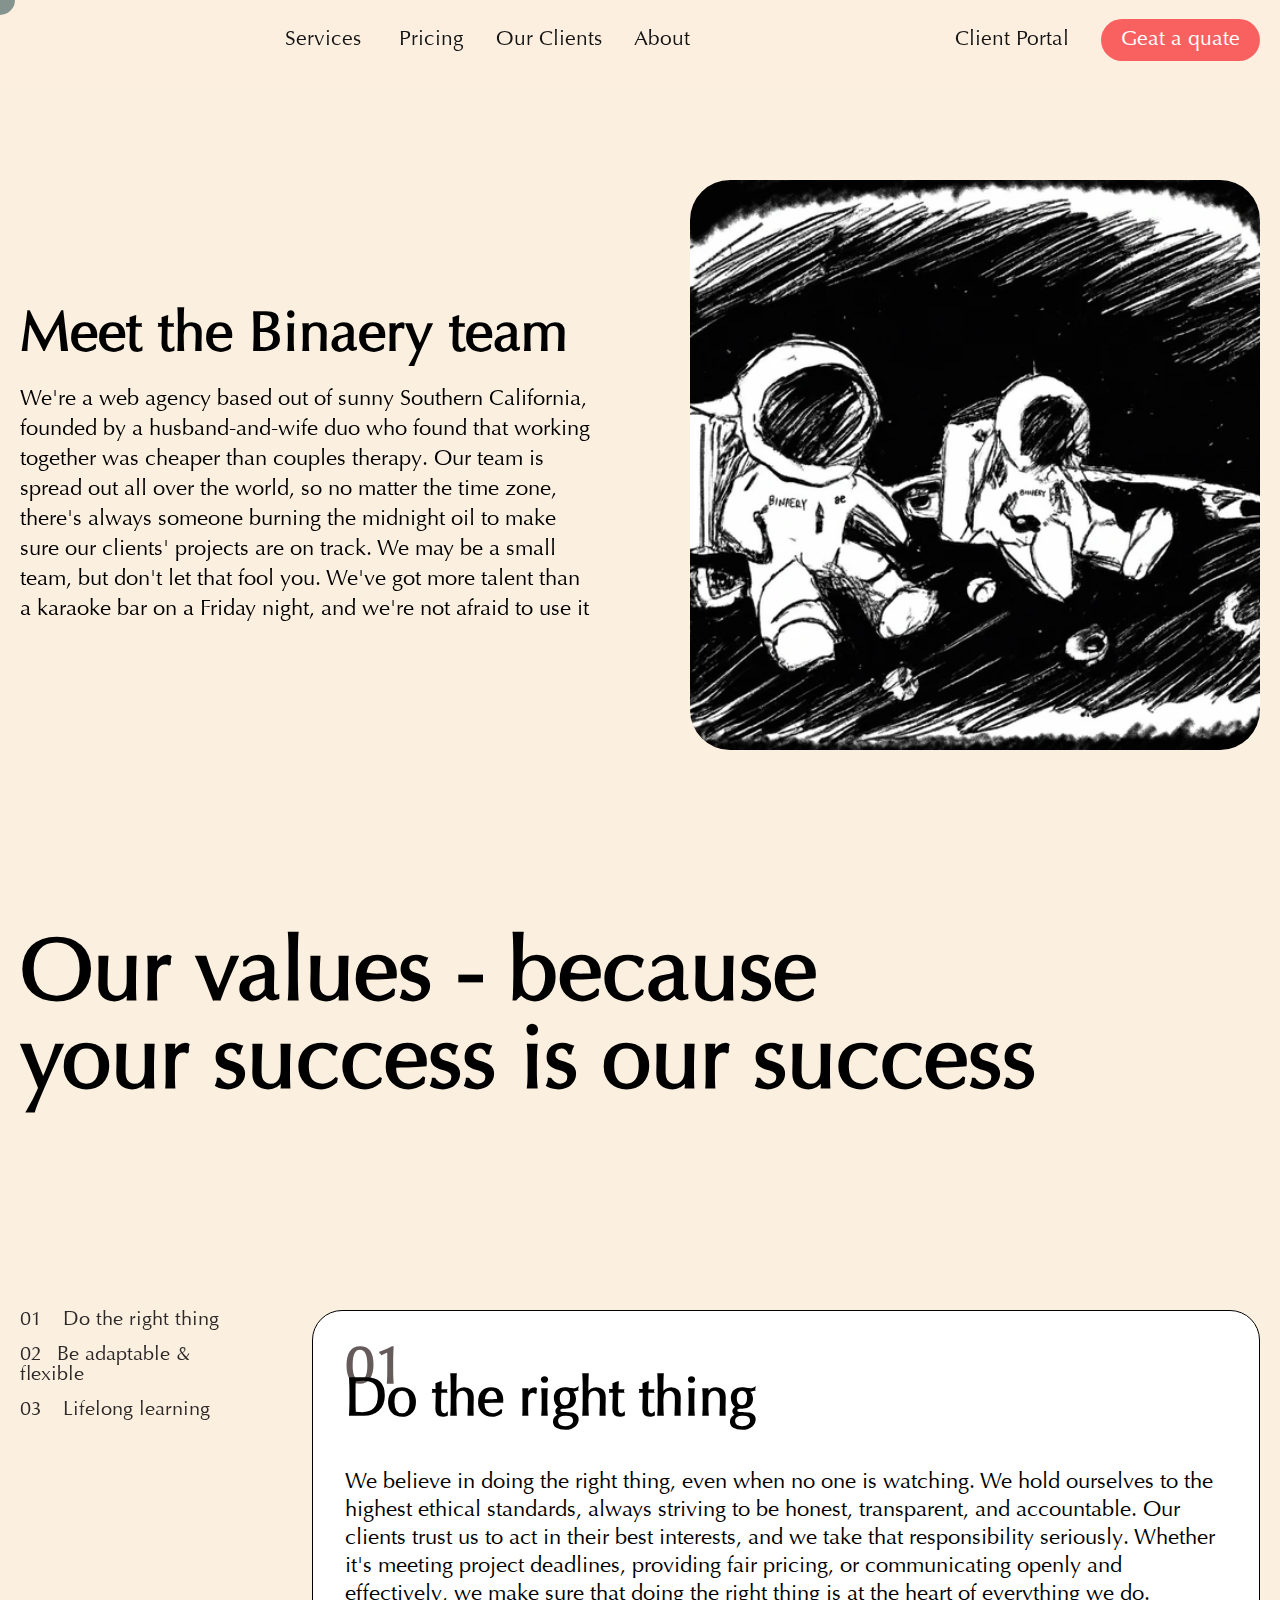
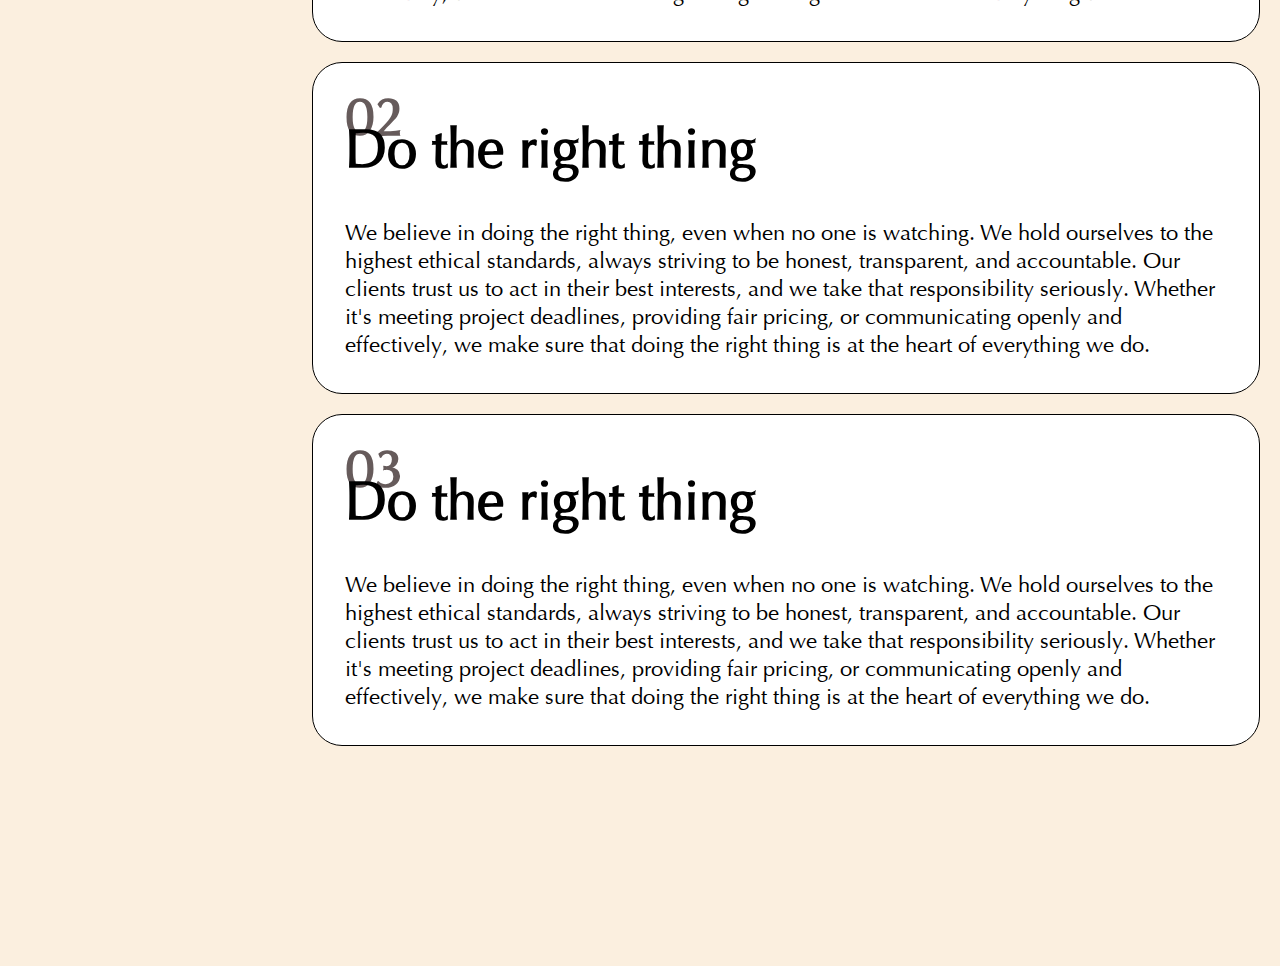
==== aboutus.html @ 20f02bfe "add first commit" ====
<!DOCTYPE html>
<html lang="en">
  <head>
    <meta charset="UTF-8" />
    <meta name="viewport" content="width=device-width, initial-scale=1.0" />
    <link rel="stylesheet" href="reset.css" />
    <link rel="stylesheet" href="style.css" />
    <link
      href="https://fonts.googleapis.com/css?family=Glory:100,200,300,regular,500,600,700,800,100italic,200italic,300italic,italic,500italic,600italic,700italic,800italic"
      rel="stylesheet"
    />
    <link href="https://unpkg.com/aos@2.3.1/dist/aos.css" rel="stylesheet" />
    <title>Document</title>
  </head>
  <body class="body">
    <div class="kursor"></div>
    <header class="header">
      <div class="wrapper">
        <div class="header-container">
          <div class="burger-menu">
            <span class="line-burger-menu"></span
            ><span class="line-burger-menu middle"></span
            ><span class="line-burger-menu"></span>
          </div>
          <div class="logo">
            <a href="./index.html"
              ><img
                src="https://www.binaery.com/cdn/shop/files/Binaery_logo_Shopify_Web_Agency_1.svg?v=1716332650&width=500"
                alt=""
            /></a>
          </div>
          <nav>
            <ul class="nav-menu">
              <div class="close">X</div>
              <li class="list-menu">
                <a href="./index.html" class="link-menu first"
                  >Services
                  <img src="./images/icons8-шеврон-вниз-15.png" alt="" />
                </a>
              </li>
              <li class="list-menu">
                <a href="" class="link-menu">Pricing</a>
              </li>
              <li class="list-menu">
                <a href="" class="link-menu">Our Clients</a>
              </li>
              <li class="list-menu">
                <a href="./aboutus.html" class="link-menu">About</a>
              </li>
            </ul>
          </nav>
          <div class="buttons-container">
            <a href="" class="link-menu link-none-small-screen">Client Portal</a
            ><a href="" class="link-button blue">Geat a quate</a>
          </div>
        </div>
      </div>
    </header>
    <div class="content">
      <div class="wrapper">
        <div class="about-us-main">
          <div class="about-us-text">
            <h2
              class="about-us-main-title"
              data-aos="fade-up"
              data-aos-duration="3000"
            >
              Meet the Binaery team
            </h2>
            <p
              class="about-us-main-paragraph"
              data-aos="fade-up"
              data-aos-duration="3000"
            >
              We're a web agency based out of sunny Southern California, founded
              by a husband-and-wife duo who found that working together was
              cheaper than couples therapy. Our team is spread out all over the
              world, so no matter the time zone, there's always someone burning
              the midnight oil to make sure our clients' projects are on track.
              We may be a small team, but don't let that fool you. We've got
              more talent than a karaoke bar on a Friday night, and we're not
              afraid to use it
            </p>
          </div>
          <div class="about-us-foto">
            <img src="./images/binaery-space.webp" alt="" />
          </div>
        </div>
        <h3
          class="about-us-title next"
          data-aos="fade-up"
          data-aos-duration="3000"
        >
          Our values - because <br />
          your success is our success
        </h3>

        <div class="scrool-block-coantainer">
          <div class="number-name-block">
            <div class="number-text-block-wrapper">
              <span class="text-block">
                <span class="number-block">01 </span>Do the right thing</span
              >

              <span class="text-block">
                <span class="number-block">02</span>Be adaptable &
                flexible</span
              >

              <span class="text-block"
                ><span class="number-block">03 </span>Lifelong learning</span
              >
            </div>
          </div>

          <div class="right-wrapper">
            <div class="text-number-block one-block">
              <p class="number">01</p>
              <h5 class="titel-number-text-block">Do the right thing</h5>
              <p class="paragraph-number-text-block">
                We believe in doing the right thing, even when no one is
                watching. We hold ourselves to the highest ethical standards,
                always striving to be honest, transparent, and accountable. Our
                clients trust us to act in their best interests, and we take
                that responsibility seriously. Whether it's meeting project
                deadlines, providing fair pricing, or communicating openly and
                effectively, we make sure that doing the right thing is at the
                heart of everything we do.
              </p>
            </div>
            <div class="text-number-block two-block">
              <p class="number">02</p>
              <h5 class="titel-number-text-block">Do the right thing</h5>
              <p class="paragraph-number-text-block">
                We believe in doing the right thing, even when no one is
                watching. We hold ourselves to the highest ethical standards,
                always striving to be honest, transparent, and accountable. Our
                clients trust us to act in their best interests, and we take
                that responsibility seriously. Whether it's meeting project
                deadlines, providing fair pricing, or communicating openly and
                effectively, we make sure that doing the right thing is at the
                heart of everything we do.
              </p>
            </div>
            <div class="text-number-block three-block">
              <p class="number">03</p>
              <h5 class="titel-number-text-block">Do the right thing</h5>
              <p class="paragraph-number-text-block">
                We believe in doing the right thing, even when no one is
                watching. We hold ourselves to the highest ethical standards,
                always striving to be honest, transparent, and accountable. Our
                clients trust us to act in their best interests, and we take
                that responsibility seriously. Whether it's meeting project
                deadlines, providing fair pricing, or communicating openly and
                effectively, we make sure that doing the right thing is at the
                heart of everything we do.
              </p>
            </div>
          </div>
        </div>
      </div>
    </div>
    <script src="https://unpkg.com/aos@2.3.1/dist/aos.js"></script>
    <script src="./about.js"></script>
  </body>
</html>
---- style.css ----
@font-face {
  font-family: "Optima";
  src: url("./fonts/OptimaLTPro-Roman.woff2") format("woff2");
  src: url("./fonts/OptimaLTPro-Roman.woff") format("woff");
}
* {
  margin: 0;
  padding: 0;
  box-sizing: border-box;
}
a {
  text-decoration: none;
  cursor: none;
}
.body {
  font-family: Optima;
  overflow-x: hidden;
  cursor: none;
  position: relative;
  background-color: #fbefdf;
}
.scrool-none {
  overflow: hidden;
}
.blur-effect {
  filter: blur(7px);
  pointer-events: none;
}
.close {
  display: none;
}
/* header========================================================================================= start */
.header {
  width: 100%;
  min-height: 88px;
  transition: all 0.5s ease;
  position: fixed;
  /*
  background-color: rgba(255, 255, 255, 0.81);
  */
  background-color: rgba(251, 239, 223, 0.81);
  z-index: 4;
  top: 0;
  left: 0;
  right: 0;
  backdrop-filter: blur(15px);
}
.fixed {
  border-bottom: 1px solid rgb(213, 210, 210);
}
.wrapper {
  max-width: 1270px;
  margin: 0 auto;
  padding: 0 15px;
}
.logo img {
  width: 190px;
}
.header-container {
  display: flex;
  justify-content: space-between;
  align-items: center;
}
.nav-menu {
  padding: 30px;
  display: flex;
  gap: 0 32px;
}
.link-menu {
  position: relative;
  padding: 15px 0;
  font-size: 1.325rem;
  font-weight: 500;
  color: rgb(21, 21, 21);
  transition: all 1s ease;
}
.link-menu::before {
  content: "";
  position: absolute;
  top: 40px;
  left: 0;
  height: 3px;
  width: 0;
  background-color: #f96161;
  transition: all 1s ease;
}
.link-menu:hover {
  color: #f96161;
}
.link-menu:hover::before {
  width: 100%;
}
.link-button {
  font-size: 1.325rem;
  font-weight: 500;
  color: rgb(21, 21, 21);
  padding: 10px 20px;
}
.blue {
  margin-left: 32px;
  border-radius: 30px;
  background-color: #f96161;
  color: white;
  transition: all 0.5s ease-in;
}
.blue:hover {
  opacity: 0.5;
}

/* burger-menu=============================================================================== */
.burger-menu {
  display: flex;
  flex-direction: column;
  gap: 10px 0;
  align-items: center;
  display: none;
}
.line-burger-menu {
  width: 46px;
  height: 2px;
  background-color: black;
  border-radius: 2px;
}
.middle {
  width: 30px;
}
/* burger-menu=============================================================================== */
/* header========================================================================================= finish */
/* menu============================================================================================ start */
.main-menu-conatiner {
  padding-top: 160px;
  display: flex;
  flex-direction: column;
  align-items: center;
  justify-content: center;
  gap: 30px 0;
  color: black;
  background-color: #fbefdf;
}
.main-title {
  text-transform: uppercase;
  font-size: 8rem;
  text-align: center;
  font-weight: 800;
  letter-spacing: 6px;
}

.main-paragraph {
  font-size: 2rem;
}

.top {
  padding-top: 100px;
}
/* kfffffffffffffffffffffffffffff */
/* Стиль для кастомного курсора */
.kursor {
  position: fixed;
  mix-blend-mode: difference;
  left: 0;
  top: 0;
  z-index: 9;
  width: 30px;
  height: 30px;
  background: #775c50;
  pointer-events: none;
  border-radius: 50%;
  transform: translate(-50%, -50%);
  transition: width 0.3s ease, height 0.3s ease;
}

.zoomed {
  width: 50px;
  height: 50px;
  background-color: transparent;
  border: 2px solid;
  mix-blend-mode: normal;
}
/* kfffffffffffffffffffffffffffff */
.about-us-container {
  margin-top: 150px;
  display: flex;
  flex-direction: column;
}
.about-us {
  margin-bottom: 16px;
  font-size: 2rem;
}
.about-us-title {
  margin-bottom: 40px;
  font-size: 5.5rem;
  font-weight: 700;
}
.about-us-paragraph {
  font-size: 20px;
  line-height: 28px;
}
/* slider======================================================================================== */
.swiper {
  height: 450px;
  margin: 100px;
  position: relative;
  padding-bottom: 100px !important;
}

.swiper-wrapper {
  margin-left: -22%;
}
.swiper-wrapper1 {
  margin-left: 0;
  margin: 150px 0;
  height: 450px;
}

.foto {
  width: 28% !important;
  height: 100%;
}
.foto img {
  width: 100%;
  height: 100%;
  border-radius: 30px;
  object-fit: contain;
}
.swiper-slide1 {
  padding: 18px;
  color: white;
  font-size: 18px;
  background: #fff;
  background-color: #9e4743;
  border-radius: 40px;
  display: flex !important;
  flex-direction: column;
  align-items: center !important;
  justify-content: center !important;
}
.myswiper {
  width: 100%;
  padding: 150px 0;
}

.fotо {
  width: 400px;
  border-radius: 50px !important;
}
.title-slider {
  font-size: 32px;
  font-weight: 800;
  margin-bottom: 15px;
}
.paragraph-slider {
  font-size: 22px;
  line-height: 28px;
}
.swiper-button-next,
.swiper-button-prev {
  position: absolute !important;
  z-index: 3 !important;
  width: 100px !important;
  height: 100px !important;
  color: black !important;
  background-color: white !important;
  border-radius: 50% !important;
  top: 37% !important;
  background-position: center !important;
  background-repeat: no-repeat !important;
  background-size: cover !important;
  opacity: 0;
  transition: opacity 0.3s ease !important;
  cursor: none !important;
}
.swiper-button-next::after,
.swiper-button-prev::after {
  display: none !important;
}
.swiper-button-next {
  right: 5% !important;
  background-image: url(./images/icons8-СЃС‚СЂРµР»РєР°-РІРїСЂР°РІРѕ-50.png);
}
.swiper-button-prev {
  left: 5% !important;
  background-image: url(./images/icons8-СЃС‚СЂРµР»РєР°-РІРїСЂР°РІРѕ-50\ 1.png);
}
.opacity {
  opacity: 1;
}
.swiper-pagination {
  display: none;
}
/* //////////////////////////////////////////////////////////////////////////////////////// */
/* //////////////////////////////////////////////////////////////////////////////////////// */
/* //////////////////////////////////////////////////////////////////////////////////////// */
/* //////////////////////////////////////////////////////////////////////////////////////// */
/* //////////////////////////////////////////////////////////////////////////////////////// */
/* about-us style */
.about-us-main {
  margin: 180px 0;
  display: flex;
  gap: 0 8%;
  align-items: center;
}
.about-us-text {
  width: 46%;
}
.about-us-main-title {
  font-size: 56px;
  font-weight: 900;
  margin-bottom: 20px;
}
.about-us-main-paragraph {
  font-size: 22px;
  line-height: 30px;
}
.about-us-foto {
  width: 46%;
}
.about-us-foto img {
  width: 100%;
  height: 100%;
  border-radius: 40px;
  object-fit: contain;
}

.scrool-block-coantainer {
  display: flex;
  gap: 0 40px;
  margin: 200px 0;
  position: sticky;
  top: 150px;
}

.right-wrapper {
  margin-left: auto;
}
.text-number-block {
  position: sticky;
  top: 150px;
  max-width: 980px;
  padding: 32px;
  border-radius: 30px;
  border: 1px solid black;
  margin-bottom: 20px;
  background-color: white;
}
.number-name-block {
  margin-right: 20px;
}
.text-block {
  display: block;
  margin-bottom: 15px;
}
.number-block {
  margin-right: 15px;
}

.number-text-block-wrapper {
  position: sticky;
  top: 150px;
  font-size: 20px;
  color: #2e2a2a;
  margin-bottom: 15px;
}
.number {
  font-size: 54px;
  font-weight: 900;
  color: rgb(102, 91, 91);
}
.titel-number-text-block {
  font-size: 54px;
  color: black;
  font-weight: 700;
  margin-top: -22px;
  margin-bottom: 40px;
}
.paragraph-number-text-block {
  font-size: 22px;
  color: black;
  line-height: 28px;
}
.one-block {
  z-index: 1;
}
.two-block {
  z-index: 2;
}
.three-block {
  z-index: 3;
}

/* adptiwe-screen======================================================================================== */ /* adptiwe-screen======================================================================================== */ /* adptiwe-screen======================================================================================== */
@media (max-width: 1270px) {
  .swiper-wrapper {
    margin-left: -10%;
  }
}
@media (max-width: 960px) {
  .nav-menu {
    flex-direction: column;
    gap: 50px 0;
    background-color: white;
    position: absolute;
    top: 0;
    left: 0;
    width: 100%;
    z-index: 4;
    height: 100vh;
    opacity: 1;
    padding-top: 150px;
    transform: translateX(-100%);
    transition: all 0.4s ease;
  }
  .close {
    margin-left: auto;
    font-size: 34px;
    font-weight: 900;
    margin-top: -30%;
    display: block;
  }
  .class-transform {
    transform: translateX(0);
  }
  .link-menu {
    font-size: 34px;
  }
  .header-container {
    padding: 30px;
  }
  .link-none-small-screen {
    display: none;
  }
  .burger-menu {
    display: flex;
  }
  .main-title {
    font-size: 6rem;
  }
  .main-menu-conatiner {
    text-align: center;
  }
  .about-us-title {
    font-size: 4rem;
  }
  .swiper-wrapper {
    margin-left: -52%;
    height: 500px;
  }

  .swiper-pagination {
    position: absolute !important;
    bottom: 0% !important;
    z-index: 3;
    display: block;
  }
  .swiper-pagination-bullet {
    width: 20px !important;
    height: 20px !important;
    border-radius: 50% !important;
    margin-left: 10px !important;
  }
  .swiper-pagination-bullet-active {
    background: #000000 !important;
  }
  .swiper-button-next,
  .swiper-button-prev {
    display: none !important;
    opacity: 0 !important;
  }
  /* .foto-animation {
    width: 30%;
  } */
}
@media (max-width: 700px) {
  .main-title {
    font-size: 5rem;
  }
}
@media (max-width: 600px) {
  .about-us-title {
    font-size: 3rem;
  }
  .title-slider {
    font-size: 28px;
  }
  .swiper-slide1 {
    padding: 20px 20px;
    font-size: 20px;
  }
  .fotо {
    width: 120%;
  }

  .main-title {
    font-size: 3rem;
  }
  .main-paragraph {
    font-size: 1.5rem;
  }
  .logo a img {
    width: 150px;
  }
  .blue {
    font-size: 20px;
  }
  .header-container {
    padding: 30px 0;
  }
}
@media (max-width: 400px) {
  .main-title {
    font-size: 2.5rem;
  }
  .about-us-title {
    font-size: 2rem;
  }
  .line-burger-menu {
    width: 30px;
  }
  .middle {
    width: 15px;
  }
  .blue {
    margin-left: 5px;
  }
}
/* adptiwe-screen about-us======================================================================================== */ /* adptiwe-screen about-us======================================================================================== */ /* adptiwe-screen about-us======================================================================================== */
@media (max-width: 1100px) {
  .about-us-main {
    max-width: 100%;
    display: flex;
    flex-direction: column;
    gap: 40px 0;
    position: relative;
  }
  .about-us-foto {
    width: 90%;
  }
  .about-us-text {
    display: flex;
    flex-direction: column;

    width: 90%;
  }
  .about-us-main-title {
    display: flex;
    order: 1;
  }

  .about-us-foto {
    order: 2;
    display: flex;
  }

  .about-us-main-paragraph {
    position: absolute;
    bottom: -280px;
    left: 0;
  }
  .next {
    padding-top: 100px;
  }
  .scrool-block-coantainer {
    margin-top: 100px;
    display: flex;
    flex-direction: column;
    gap: 30px 0;
    margin-left: 20px;
  }
  .number-name-block {
    margin-right: 0;
  }
  .right-wrapper {
    margin-left: 0;
  }
  .number-text-block-wrapper {
    margin-right: auto;
  }
}
@media (max-width: 850px) {
  .kursor {
    display: none;
  }
  .body {
    cursor: default;
  }
  .titel-number-text-block {
    font-size: 40px;
    margin-bottom: 20px;
  }
  .text-number-block {
    margin-bottom: 5%;
  }
  .next {
    padding-top: 150px;
  }
}
@media (max-width: 600px) {
  .about-us-main-paragraph {
    margin-bottom: -60px;
  }
  .next {
    padding-top: 200px;
  }
  .foto {
    width: 50% !important;
  }
  .top {
    padding-top: 50px;
  }
}
@media (max-width: 450px) {
  .about-us-main-paragraph {
    margin-bottom: -100px;
  }
  .next {
    padding-top: 300px;
  }
}
@media (max-width: 450px) {
  .about-us-main-paragraph {
    margin-bottom: -130px;
  }
}
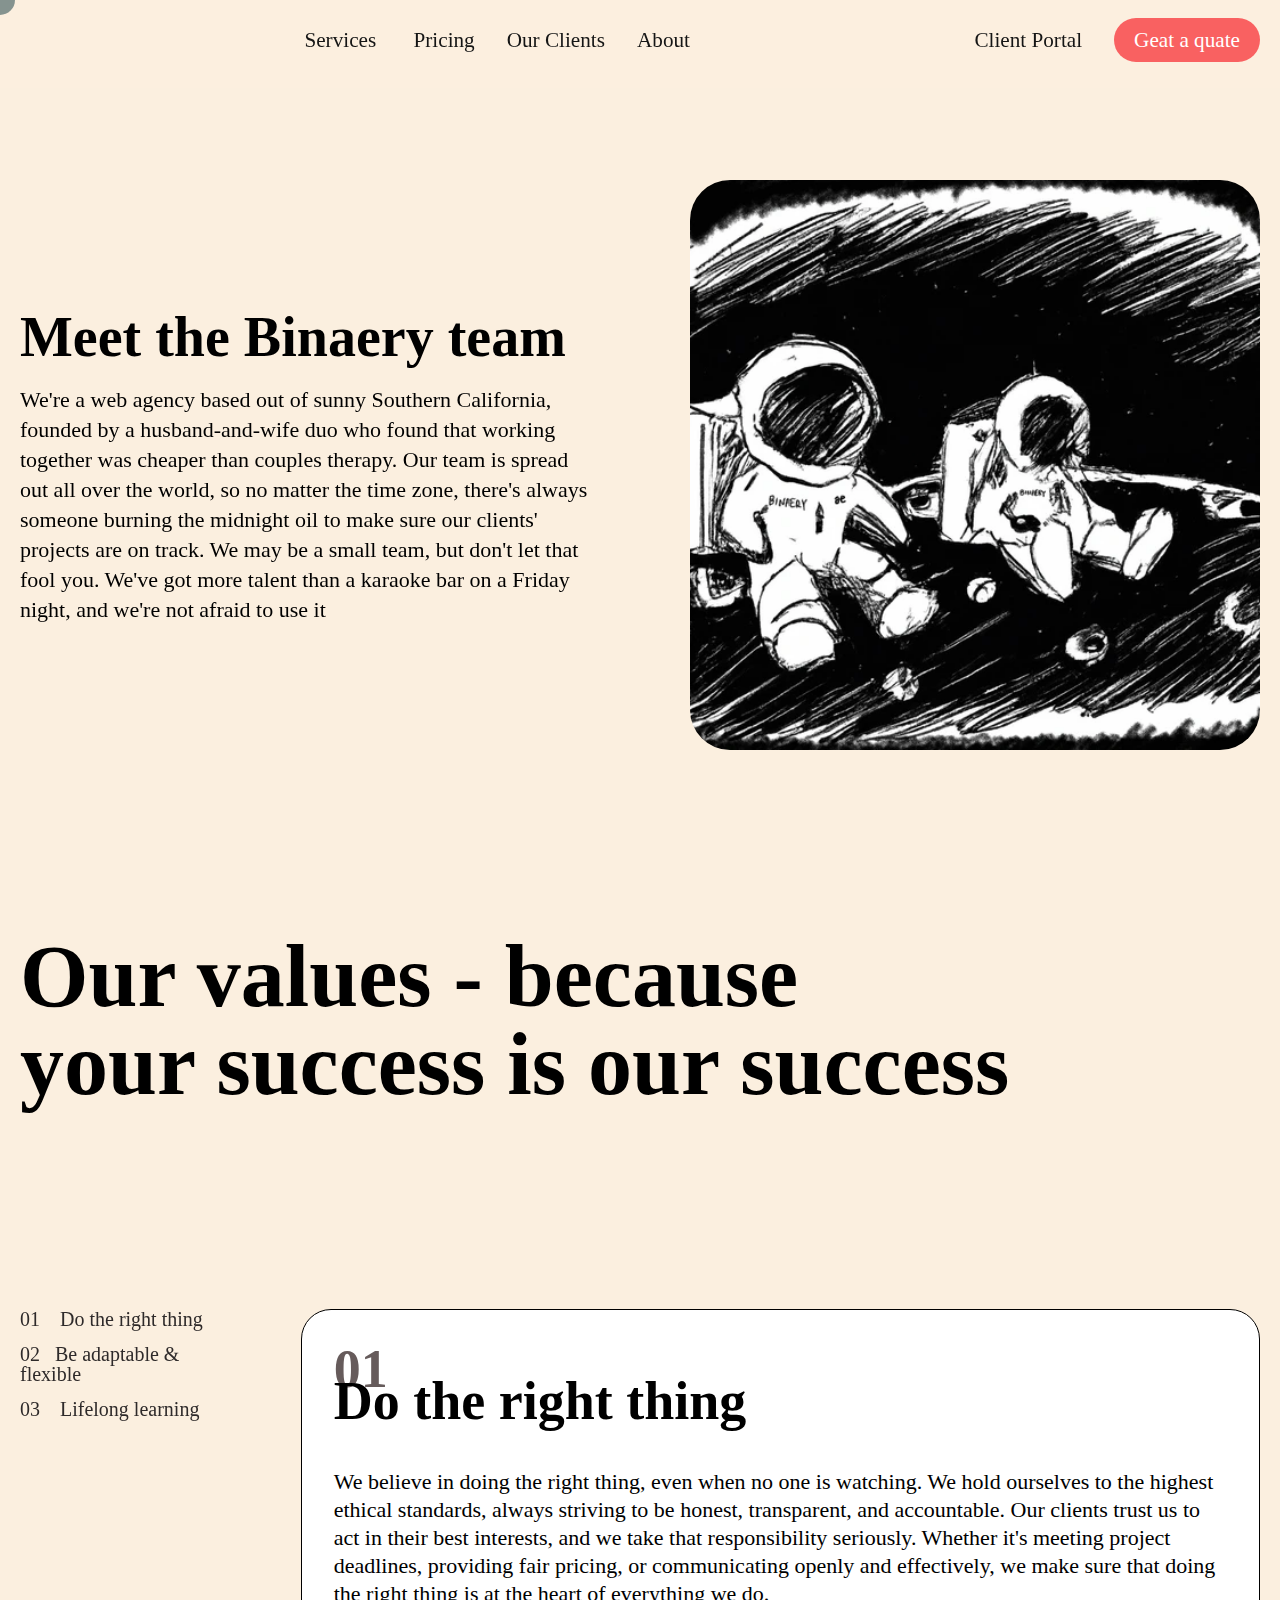
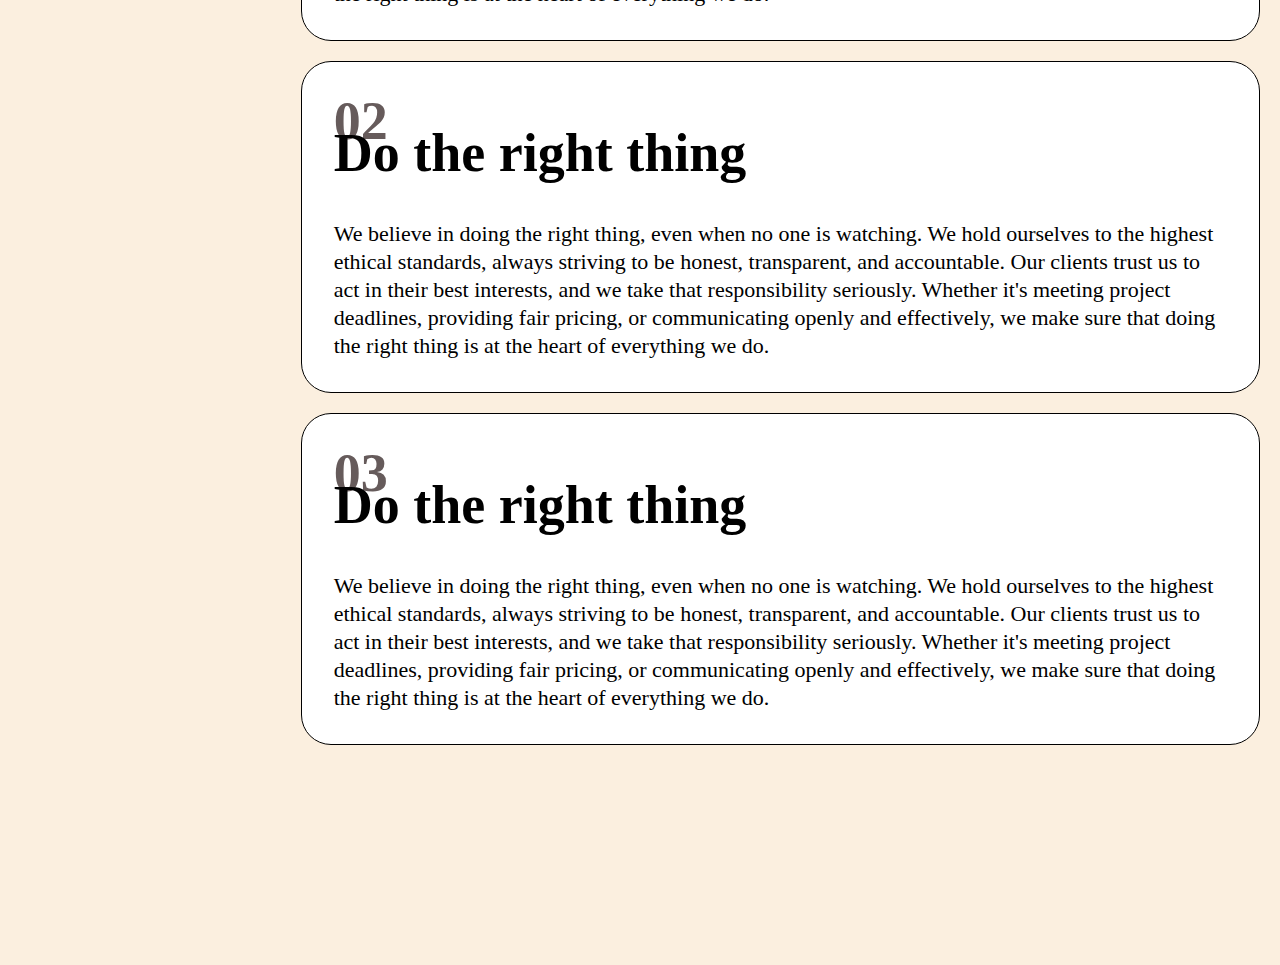
==== commit cde59de8: "add new files" ====
--- a/aboutus.html
+++ b/aboutus.html
@@ -161,6 +161,6 @@
       </div>
     </div>
     <script src="https://unpkg.com/aos@2.3.1/dist/aos.js"></script>
-    <script src="./about.js"></script>
+    <script src="./about.js" type="module"></script>
   </body>
 </html>
--- a/style.css
+++ b/style.css
@@ -8,19 +8,24 @@
   padding: 0;
   box-sizing: border-box;
 }
+label {
+  color: #615f5f;
+}
 a {
   text-decoration: none;
   cursor: none;
 }
 .body {
-  font-family: Optima;
   overflow-x: hidden;
   cursor: none;
   position: relative;
   background-color: #fbefdf;
 }
+
 .scrool-none {
-  overflow: hidden;
+  position: fixed;
+  overflow-y: scroll;
+  width: 100%;
 }
 .blur-effect {
   filter: blur(7px);
@@ -128,24 +133,99 @@
 /* header========================================================================================= finish */
 /* menu============================================================================================ start */
 .main-menu-conatiner {
-  padding-top: 160px;
+  margin-top: 80px;
   display: flex;
   flex-direction: column;
   align-items: center;
   justify-content: center;
-  gap: 30px 0;
   color: black;
   background-color: #fbefdf;
-}
-.main-title {
+  position: relative;
+  overflow: hidden;
+  width: 100%;
+  text-align: center;
+}
+
+.static-text {
+  font-size: 8rem;
+  font-weight: 800;
   text-transform: uppercase;
+  letter-spacing: 1px;
+  margin-bottom: 220px; /* Відступ між статичним і анімованими текстами */
+}
+
+.main-menu-conatiner span {
+  font-size: 12px;
+  text-transform: uppercase;
+  letter-spacing: 1px;
+  position: absolute;
+  width: 100%;
+  left: 0;
+  transform: translateY(-40%);
   font-size: 8rem;
-  text-align: center;
   font-weight: 800;
-  letter-spacing: 6px;
+}
+
+.btn-text-one {
+  animation: slide-one 7s infinite;
+  animation-delay: 3s;
+  opacity: 0;
+}
+
+/* Анімація для другого тексту */
+.btn-text-two {
+  animation: slide-two 7s infinite;
+  animation-delay: -2s;
+  opacity: 0;
+}
+.visible {
+  opacity: 1;
+}
+
+/* Анімація для першого тексту */
+@keyframes slide-one {
+  0%,
+  25% {
+    top: 150%;
+    opacity: 0;
+  }
+  33%,
+  50% {
+    top: calc(40% + 50px); /* Враховуємо відступ з .static-text */
+    opacity: 1;
+  }
+  58%,
+  75% {
+    top: -100%;
+    opacity: 0;
+  }
+  76%,
+  100% {
+    top: 150%;
+  }
+}
+
+/* Анімація для другого тексту */
+@keyframes slide-two {
+  0%,
+  40% {
+    top: 150%;
+    opacity: 0;
+  }
+  50%,
+  70% {
+    top: calc(50% + 50px); /* Враховуємо відступ з .static-text */
+    opacity: 1;
+  }
+  80%,
+  100% {
+    top: -100%;
+    opacity: 0;
+  }
 }
 
 .main-paragraph {
+  margin-top: 45%;
   font-size: 2rem;
 }
 
@@ -159,7 +239,7 @@
   mix-blend-mode: difference;
   left: 0;
   top: 0;
-  z-index: 9;
+  z-index: 19;
   width: 30px;
   height: 30px;
   background: #775c50;
@@ -207,13 +287,29 @@
   margin-left: -22%;
 }
 .swiper-wrapper1 {
-  margin-left: 0;
+  position: relative;
+  margin-left: 0 !important;
   margin: 150px 0;
   height: 450px;
-}
-
+  transition: all 5s ease;
+}
+.stop-animation {
+  animation-play-state: paused !important;
+}
+.animation {
+  animation: slide 30s linear infinite;
+  animation-play-state: running;
+}
+@keyframes slide {
+  0% {
+    transform: translateX(0);
+  }
+  100% {
+    transform: translateX(-200%);
+  }
+}
 .foto {
-  width: 28% !important;
+  max-width: 560px !important;
   height: 100%;
 }
 .foto img {
@@ -252,8 +348,8 @@
   font-size: 22px;
   line-height: 28px;
 }
-.swiper-button-next,
-.swiper-button-prev {
+.new-button,
+.new-button-next {
   position: absolute !important;
   z-index: 3 !important;
   width: 100px !important;
@@ -269,15 +365,15 @@
   transition: opacity 0.3s ease !important;
   cursor: none !important;
 }
-.swiper-button-next::after,
-.swiper-button-prev::after {
+.new-button::after,
+.new-button-next::after {
   display: none !important;
 }
-.swiper-button-next {
+.new-button {
   right: 5% !important;
   background-image: url(./images/icons8-СЃС‚СЂРµР»РєР°-РІРїСЂР°РІРѕ-50.png);
 }
-.swiper-button-prev {
+.new-button-next {
   left: 5% !important;
   background-image: url(./images/icons8-СЃС‚СЂРµР»РєР°-РІРїСЂР°РІРѕ-50\ 1.png);
 }
@@ -286,6 +382,9 @@
 }
 .swiper-pagination {
   display: none;
+}
+.hidden {
+  overflow: hidden;
 }
 /* //////////////////////////////////////////////////////////////////////////////////////// */
 /* //////////////////////////////////////////////////////////////////////////////////////// */
@@ -386,7 +485,285 @@
 .three-block {
   z-index: 3;
 }
-
+/* navMenuStyles ===============================================================================================*/
+.link-main-menu {
+  position: relative;
+  font-size: 32px;
+  color: black;
+  letter-spacing: 5px;
+  transition: all 0.5s ease;
+}
+.link-main-menu::before {
+  position: absolute;
+  content: "";
+  top: 40px;
+  left: 0;
+  height: 2px;
+  background-color: #f96161;
+  z-index: 1;
+  width: 0;
+  transition: all 0.5s ease;
+}
+.link-main-menu:hover {
+  color: #f96161;
+}
+
+.link-main-menu:hover:before {
+  width: 100%;
+}
+
+.menu {
+  position: fixed;
+  top: 10%;
+  left: 0;
+  width: 100%;
+  height: 100%;
+  display: flex;
+  flex-direction: column;
+  background-color: #fbefdf;
+  z-index: 0;
+  overflow: hidden;
+  opacity: 0;
+}
+.transform-tranleteY {
+  /* transform: translateY(0); */
+  opacity: 1;
+  z-index: 5;
+}
+.menu li {
+  margin-bottom: 42px;
+}
+.wrap-menu {
+  padding: 40px 380px 40px 0;
+}
+.color {
+  color: #f96161;
+}
+.closest {
+  position: absolute;
+  bottom: 20%;
+  right: 20%;
+}
+.button-closest {
+  cursor: none;
+  padding: 10px 40px;
+  border-radius: 30px;
+  background-color: #f96161;
+  color: white;
+  transition: all 0.5s ease-in;
+  font-size: 30px;
+  transition: all 0.5s ease;
+  border: none;
+}
+.button-closest:hover {
+  opacity: 0.5;
+}
+
+/* forma================================================================================================== */ /* forma================================================================================================== */ /* forma================================================================================================== */
+.form-container {
+  width: 100vw;
+  height: 100vh;
+  top: 0;
+  left: 0;
+  right: 0;
+  position: fixed;
+  display: flex;
+  align-items: center;
+  justify-content: center;
+  z-index: 6;
+  background-color: rgba(0, 0, 0, 0.549);
+  display: none;
+}
+.display-blosk {
+  display: flex;
+}
+.form-wrapper {
+  background-color: #fbefdf;
+  padding: 45px 100px;
+  position: relative;
+}
+.form-close {
+  position: absolute;
+  right: 3%;
+  top: 3%;
+  font-size: 2rem;
+  font-weight: 900;
+  padding: 15px;
+}
+.form-title {
+  font-size: 6rem;
+  font-weight: 600;
+  text-align: center;
+}
+.form-paragraph {
+  font-size: 24px;
+  margin-bottom: 50px;
+  text-align: center;
+}
+.forma-and-text {
+  display: flex;
+  gap: 0 80px;
+}
+.text {
+  display: flex;
+  flex-direction: column;
+  gap: 60px 0;
+}
+.paragrahp-link {
+  color: #615f5f;
+  font-size: 18px;
+}
+.link-form {
+  margin-top: 10px;
+  display: block;
+  color: black;
+  transition: all 0.3s ease;
+}
+.link-form:hover {
+  text-decoration: underline;
+}
+.link-paragraph {
+  text-decoration: none;
+  line-height: 25px;
+}
+.link-paragraph:hover {
+  text-decoration: none;
+}
+.forma {
+  width: 50vw;
+  cursor: none;
+}
+.group {
+  position: relative;
+  margin-bottom: 40px;
+}
+
+.input {
+  width: 100%;
+  font-size: 16px;
+  padding: 10px 10px 10px 5px;
+  display: block;
+  border: none;
+  border-bottom: 1px solid #615f5f;
+  background: transparent;
+}
+
+.input:focus {
+  outline: none;
+}
+
+label {
+  color: #999;
+  font-size: 18px;
+  font-weight: normal;
+  position: absolute;
+  pointer-events: none;
+  left: 5px;
+  top: 10px;
+  transition: 0.2s ease all;
+  -moz-transition: 0.2s ease all;
+  -webkit-transition: 0.2s ease all;
+}
+
+.input:focus ~ label,
+.input:valid ~ label {
+  top: -10px;
+  font-size: 14px;
+  color: #615f5f;
+}
+
+.bar {
+  position: relative;
+  display: block;
+  width: inherit;
+}
+
+.bar:before,
+.bar:after {
+  content: "";
+  height: 2px;
+  width: 0;
+  bottom: 1px;
+  position: absolute;
+  background: #000000;
+  transition: 0.2s ease all;
+  -moz-transition: 0.2s ease all;
+  -webkit-transition: 0.2s ease all;
+}
+
+.bar:before {
+  left: 50%;
+}
+
+.bar:after {
+  right: 50%;
+}
+
+.input:focus ~ .bar:before,
+.input:focus ~ .bar:after {
+  width: 50%;
+}
+
+.highlight {
+  position: absolute;
+  height: 60%;
+  width: 100%;
+  top: 25%;
+  left: 0;
+  pointer-events: none;
+  opacity: 0.5;
+}
+
+.input:focus ~ .highlight {
+  animation: inputHighlighter 0.3s ease;
+}
+.text-area {
+  background-color: #fbefdf;
+  border: none;
+  border-bottom: 1px solid #615f5f;
+  color: #615f5f;
+  margin-top: 50px;
+  width: 100%;
+  outline: 0;
+}
+.text-area:focus ~ .textarea-lable {
+  margin-top: -3px;
+  font-size: 16px !important;
+}
+.textarea-lable {
+  margin-top: 35px;
+  font-size: 20px !important;
+  color: #615f5f;
+}
+.next-lable {
+  margin-top: -8px;
+}
+.big-margin {
+  margin-top: 80px;
+}
+@keyframes inputHighlighter {
+  from {
+    background: #000000;
+  }
+
+  to {
+    width: 0;
+    background: transparent;
+  }
+}
+.fom-button {
+  padding: 10px 30px;
+  background-color: #f96161;
+  color: white;
+  border-radius: 30px;
+  border: none;
+  font-weight: 700;
+  transition: all 0.3s ease;
+}
+.fom-button:hover {
+  opacity: 0.5;
+}
+/* forma================================================================================================== */
 /* adptiwe-screen======================================================================================== */ /* adptiwe-screen======================================================================================== */ /* adptiwe-screen======================================================================================== */
 @media (max-width: 1270px) {
   .swiper-wrapper {
@@ -431,7 +808,7 @@
   .burger-menu {
     display: flex;
   }
-  .main-title {
+  .main-menu-conatiner span {
     font-size: 6rem;
   }
   .main-menu-conatiner {
@@ -460,14 +837,11 @@
   .swiper-pagination-bullet-active {
     background: #000000 !important;
   }
-  .swiper-button-next,
-  .swiper-button-prev {
+  .new-button,
+  .new-button-next {
     display: none !important;
     opacity: 0 !important;
   }
-  /* .foto-animation {
-    width: 30%;
-  } */
 }
 @media (max-width: 700px) {
   .main-title {
@@ -485,11 +859,8 @@
     padding: 20px 20px;
     font-size: 20px;
   }
-  .fotо {
-    width: 120%;
-  }
-
-  .main-title {
+
+  .main-menu-conatiner span {
     font-size: 3rem;
   }
   .main-paragraph {
@@ -506,7 +877,7 @@
   }
 }
 @media (max-width: 400px) {
-  .main-title {
+  .main-menu-conatiner span {
     font-size: 2.5rem;
   }
   .about-us-title {
@@ -520,6 +891,14 @@
   }
   .blue {
     margin-left: 5px;
+  }
+  @keyframes slide {
+    0% {
+      transform: translateX(0);
+    }
+    100% {
+      transform: translateX(-800%);
+    }
   }
 }
 /* adptiwe-screen about-us======================================================================================== */ /* adptiwe-screen about-us======================================================================================== */ /* adptiwe-screen about-us======================================================================================== */
@@ -533,6 +912,8 @@
   }
   .about-us-foto {
     width: 90%;
+    order: 2;
+    display: flex;
   }
   .about-us-text {
     display: flex;
@@ -543,11 +924,6 @@
   .about-us-main-title {
     display: flex;
     order: 1;
-  }
-
-  .about-us-foto {
-    order: 2;
-    display: flex;
   }
 
   .about-us-main-paragraph {
@@ -576,6 +952,22 @@
   }
 }
 @media (max-width: 850px) {
+  .forma-and-text {
+    flex-direction: column-reverse;
+    align-items: center;
+    justify-content: center;
+    gap: 80px 0;
+  }
+  .form-wrapper {
+    padding: 45px;
+  }
+  .forma {
+    width: 85vw;
+  }
+  .text {
+    flex-direction: row;
+    gap: 0 60px;
+  }
   .kursor {
     display: none;
   }
@@ -594,29 +986,149 @@
   }
 }
 @media (max-width: 600px) {
+  .main-menu-conatiner {
+    margin-top: 10%;
+  }
+  .main-paragraph {
+    margin-top: 70%;
+  }
+  .static-text {
+    margin-bottom: 10%;
+  }
+  .about-us-foto {
+    margin-bottom: 50px;
+  }
   .about-us-main-paragraph {
     margin-bottom: -60px;
   }
+  .animation {
+    animation: slide 15s linear infinite;
+    animation-play-state: running;
+  }
   .next {
     padding-top: 200px;
   }
   .foto {
-    width: 50% !important;
+    width: 70% !important;
   }
   .top {
     padding-top: 50px;
+  }
+  .about-us-container {
+    margin-top: 0;
+  }
+  .hidden {
+    overflow: hidden;
+    margin-top: -50px;
   }
 }
 @media (max-width: 450px) {
   .about-us-main-paragraph {
     margin-bottom: -100px;
   }
+  .input:focus ~ label,
+  .input:valid ~ label {
+    top: 0px;
+  }
+  .next-lable {
+    margin-top: -15px !important;
+  }
+  .form-close {
+    right: 1%;
+    top: 1%;
+    font-size: 1rem;
+  }
+  .form-wrapper {
+    padding: 20px;
+  }
+  .paragrahp-link {
+    font-size: 14px;
+  }
+  .link-form {
+    font-size: 12px;
+  }
+  .forma-and-text {
+    gap: 10px 0;
+  }
+  .group {
+    margin-bottom: 20px;
+  }
+  .big-margin {
+    margin-top: 30px;
+  }
+  .text {
+    gap: 25px;
+  }
+  .link-paragraph {
+    line-height: 15px;
+  }
+  .link-form {
+    margin-top: 5px;
+  }
+  .text-area {
+    margin-top: 15px;
+  }
+  .form-title {
+    margin-bottom: 15px;
+    font-size: 3rem;
+  }
+  .form-paragraph {
+    margin-bottom: 25px;
+  }
+  .textarea-lable {
+    font-size: 12px !important;
+  }
   .next {
     padding-top: 300px;
+  }
+  .closest {
+    right: 10%;
+  }
+  .button-closest {
+    padding: 10px 30px;
+    font-size: 28px;
+    border: none;
+  }
+  .about-us-foto {
+    margin-bottom: 100px;
   }
 }
 @media (max-width: 450px) {
   .about-us-main-paragraph {
     margin-bottom: -130px;
   }
-}
+
+  .animation {
+    animation: slide 50s linear infinite;
+    animation-play-state: running;
+  }
+  @keyframes slide {
+    0% {
+      transform: translateX(0);
+    }
+    100% {
+      transform: translateX(-2000%);
+    }
+  }
+}
+@media (max-width: 360px) {
+  @keyframes slide {
+    0% {
+      transform: translateX(0);
+    }
+    100% {
+      transform: translateX(-2000%);
+    }
+  }
+  .animation {
+    animation: slide 50s linear infinite;
+    animation-play-state: running;
+  }
+}
+
+@media (max-width: 650px) {
+  .menu {
+    padding-left: 50px;
+    padding-right: 150px;
+  }
+}
